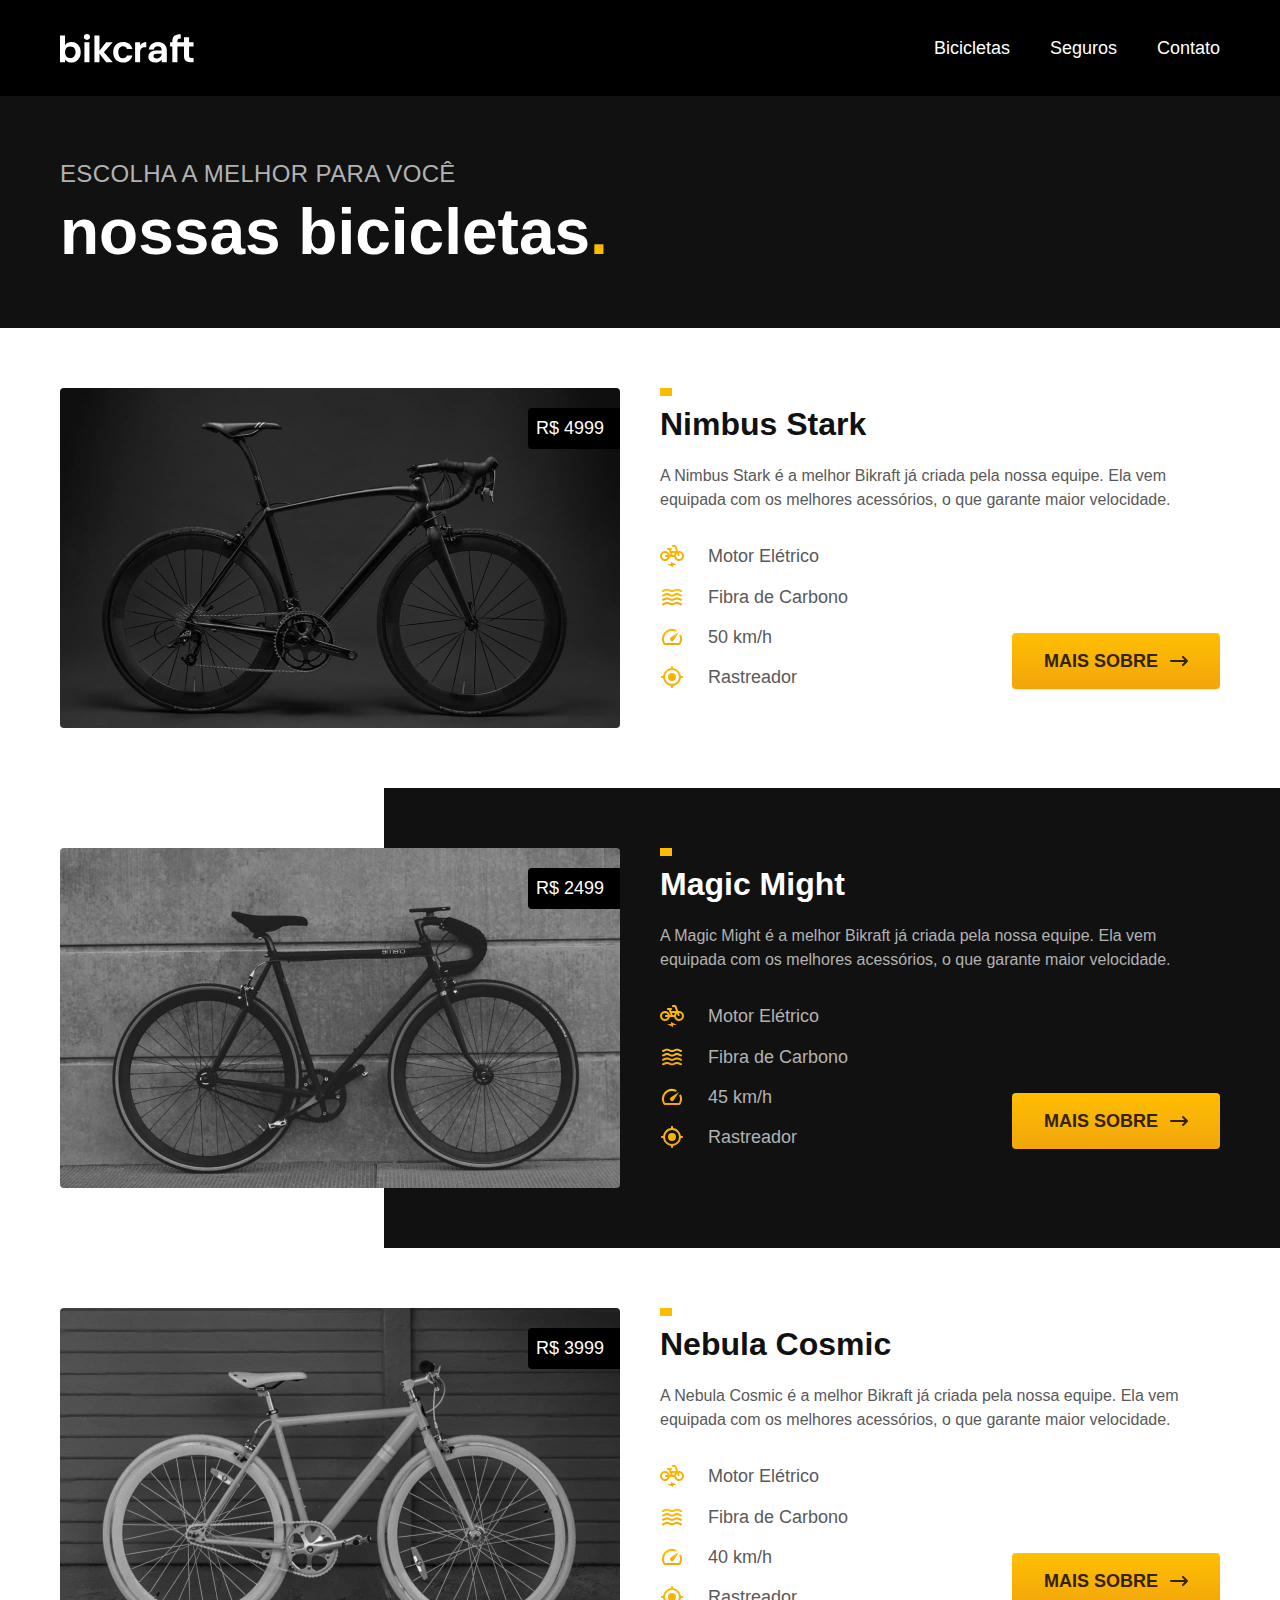
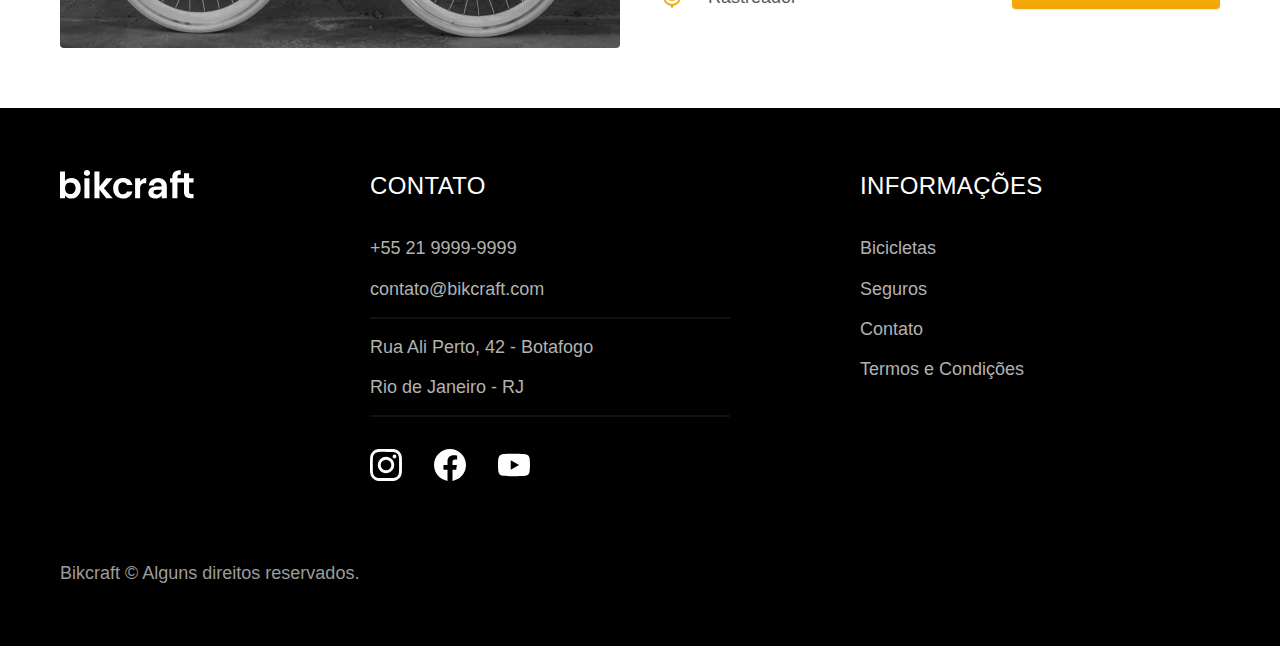
==== bicicletas.html @ aa4defd1 "bicicletas" ====
<!DOCTYPE html>
<html lang="pt-br">

<head>
  <meta charset="UTF-8">
  <meta name="viewport" content="width=device-width, initial-scale=1.0">

  <title>Bicicletas | Bikraft</title>
  <meta name="description" content="Bicicletas">

  <link rel="stylesheet" href="./css/style.css">
</head>

<body id="bicicletas">
  <header class="header-bg">
    <div class="header container">
      <a href="./">
        <img src="./img/bikcraft.svg" alt="Bikcraft">
      </a>

      <nav aria-label="primaria">
        <ul class="header-menu font-1-m cor-0">
          <li><a href="./bicicletas.html">Bicicletas</a></li>
          <li><a href="./seguros.html">Seguros</a></li>
          <li><a href="./contato.html">Contato</a></li>
        </ul>
      </nav>
    </div>
  </header>
 
  <main>
    <div class="titulo-bg">
      <div class="titulo container">
        <p class="font-2-l-b cor-5">Escolha a melhor para você</p>
        <h1 class="font-1-xxl cor-0">nossas bicicletas<span class="cor-p1">.</span></h1>
        </div>
    </div>

    <div class="bicicletas container">
      <div class="bicicletas-imagem"> 
        <img src="./img/bicicletas/nimbus.jpg" alt="Bicicleta preta">
        <span class="font-2-m cor-0">R$ 4999</span>
      </div>
      <div class="bicicletas-conteudo">
        <h2 class="font-1-xl">Nimbus Stark</h2>
        <p class="font-2-s cor-8">A Nimbus Stark é a melhor Bikraft já criada pela nossa equipe. Ela vem equipada com os melhores acessórios, o que garante maior velocidade.</p>
        <ul class="font-1-m cor-8">
          <li>
            <img src="./img/icones/eletrica.svg" alt="">
            Motor Elétrico
          </li>
          <li>
            <img src="./img/icones/carbono.svg  " alt="">
            Fibra de Carbono
          </li>
          <li>
            <img src="./img/icones/velocidade.svg" alt="">
            50 km/h
          </li>
          <li>
            <img src="./img/icones/rastreador.svg" alt="">
            Rastreador
          </li>
        </ul>
        <a class="botao seta" href="./bicicletas/nimbus.html">Mais Sobre</a>
      </div>
    </div>

    <div class="bicicletas-bg">
      <div class="bicicletas container">
        <div class="bicicletas-imagem"> 
          <img src="./img/bicicletas/magic.jpg" alt="Bicicleta preta">
          <span class="font-2-m cor-0">R$ 2499</span>
        </div>
        <div class="bicicletas-conteudo">
          <h2 class="font-1-xl cor-0">Magic Might</h2>
          <p class="font-2-s cor-5">A Magic Might é a melhor Bikraft já criada pela nossa equipe. Ela vem equipada com os melhores acessórios, o que garante maior velocidade.</p>
          <ul class="font-1-m cor-5">
            <li>
              <img src="./img/icones/eletrica.svg" alt="">
              Motor Elétrico
            </li>
            <li>
              <img src="./img/icones/carbono.svg  " alt="">
              Fibra de Carbono
            </li>
            <li>
              <img src="./img/icones/velocidade.svg" alt="">
              45 km/h
            </li>
            <li>
              <img src="./img/icones/rastreador.svg" alt="">
              Rastreador
            </li>
          </ul>
          <a class="botao seta" href="./bicicletas/magic.html">Mais Sobre</a>
        </div>
      </div>
    </div>

    <div class="bicicletas container">
      <div class="bicicletas-imagem"> 
        <img src="./img/bicicletas/nebula.jpg" alt="Bicicleta preta">
        <span class="font-2-m cor-0">R$ 3999</span>
      </div>
      <div class="bicicletas-conteudo">
        <h2 class="font-1-xl">Nebula Cosmic</h2>
        <p class="font-2-s cor-8">A Nebula Cosmic é a melhor Bikraft já criada pela nossa equipe. Ela vem equipada com os melhores acessórios, o que garante maior velocidade.</p>
        <ul class="font-1-m cor-8">
          <li>
            <img src="./img/icones/eletrica.svg" alt="">
            Motor Elétrico
          </li>
          <li>
            <img src="./img/icones/carbono.svg  " alt="">
            Fibra de Carbono
          </li>
          <li>
            <img src="./img/icones/velocidade.svg" alt="">
            40 km/h
          </li>
          <li>
            <img src="./img/icones/rastreador.svg" alt="">
            Rastreador
          </li>
        </ul>
        <a class="botao seta" href="./bicicletas/nebula.html">Mais Sobre</a>
      </div>
    </div>


  </main>
 

  <footer class="footer-bg">
   <div class="footer container">
     <img src="./img/bikcraft.svg" alt="Bikcraft">
     <div class="footer-contato">
       <h3 class="font-2-l-b cor-0">Contato</h3>
       <ul class="font-2-m cor-5">
         <li><a href="tel:+552199999999">+55 21 9999-9999</a></li>
         <li><a href="mailto:contato@bikcraft.com">contato@bikcraft.com</a></li>
         <li>Rua Ali Perto, 42 - Botafogo</li>
         <li>Rio de Janeiro - RJ</li>
       </ul>
       <div class="footer-redes">
         <a href="./">
           <img src="./img/redes/instagram.svg" alt="Instagram">
         </a>
         <a href="./">
           <img src="./img/redes/facebook.svg" alt="Facebook">
         </a>
         <a href="./">
           <img src="./img/redes/youtube.svg" alt="Youtube">
         </a>
       </div>
     </div>
     <div class="footer-informacoes">
       <h3 class="font-2-l-b cor-0">Informações</h3>
       <nav>
         <ul class="font-1-m cor-5">
           <li><a href="./bicicletas.html">Bicicletas</a></li>
           <li><a href="./seguros.html">Seguros</a></li>
           <li><a href="./contato.html">Contato</a></li>
           <li><a href="./termos.html">Termos e Condições</a></li>
         </ul>
       </nav>
     </div>
     <p class="footer-copy font-2-m cor-6">Bikcraft © Alguns direitos reservados.</p>
   </div>
 </footer>
</body>

</html>
---- css/style.css ----
@import "./global/global.css";
@import "./utilidades/tipografia.css";
@import "./utilidades/cores.css";

/*global*/
@import "./global/header.css";
@import "./global/footer.css";

/*utilidades*/
@import "./utilidades/componentes.css";

/*home*/
@import "./home/introducao.css";
@import "./home/tecnologia.css";
@import "./home/parceiros.css";
@import "./home/depoimento.css";


/*bicicletas*/
@import "./bicicletas/bicicletas-lista.css";
@import "./bicicletas/bicicletas.css";

/*seguros*/
@import "./seguros/seguros.css";

/*termos*/
@import "./termos/termos.css";
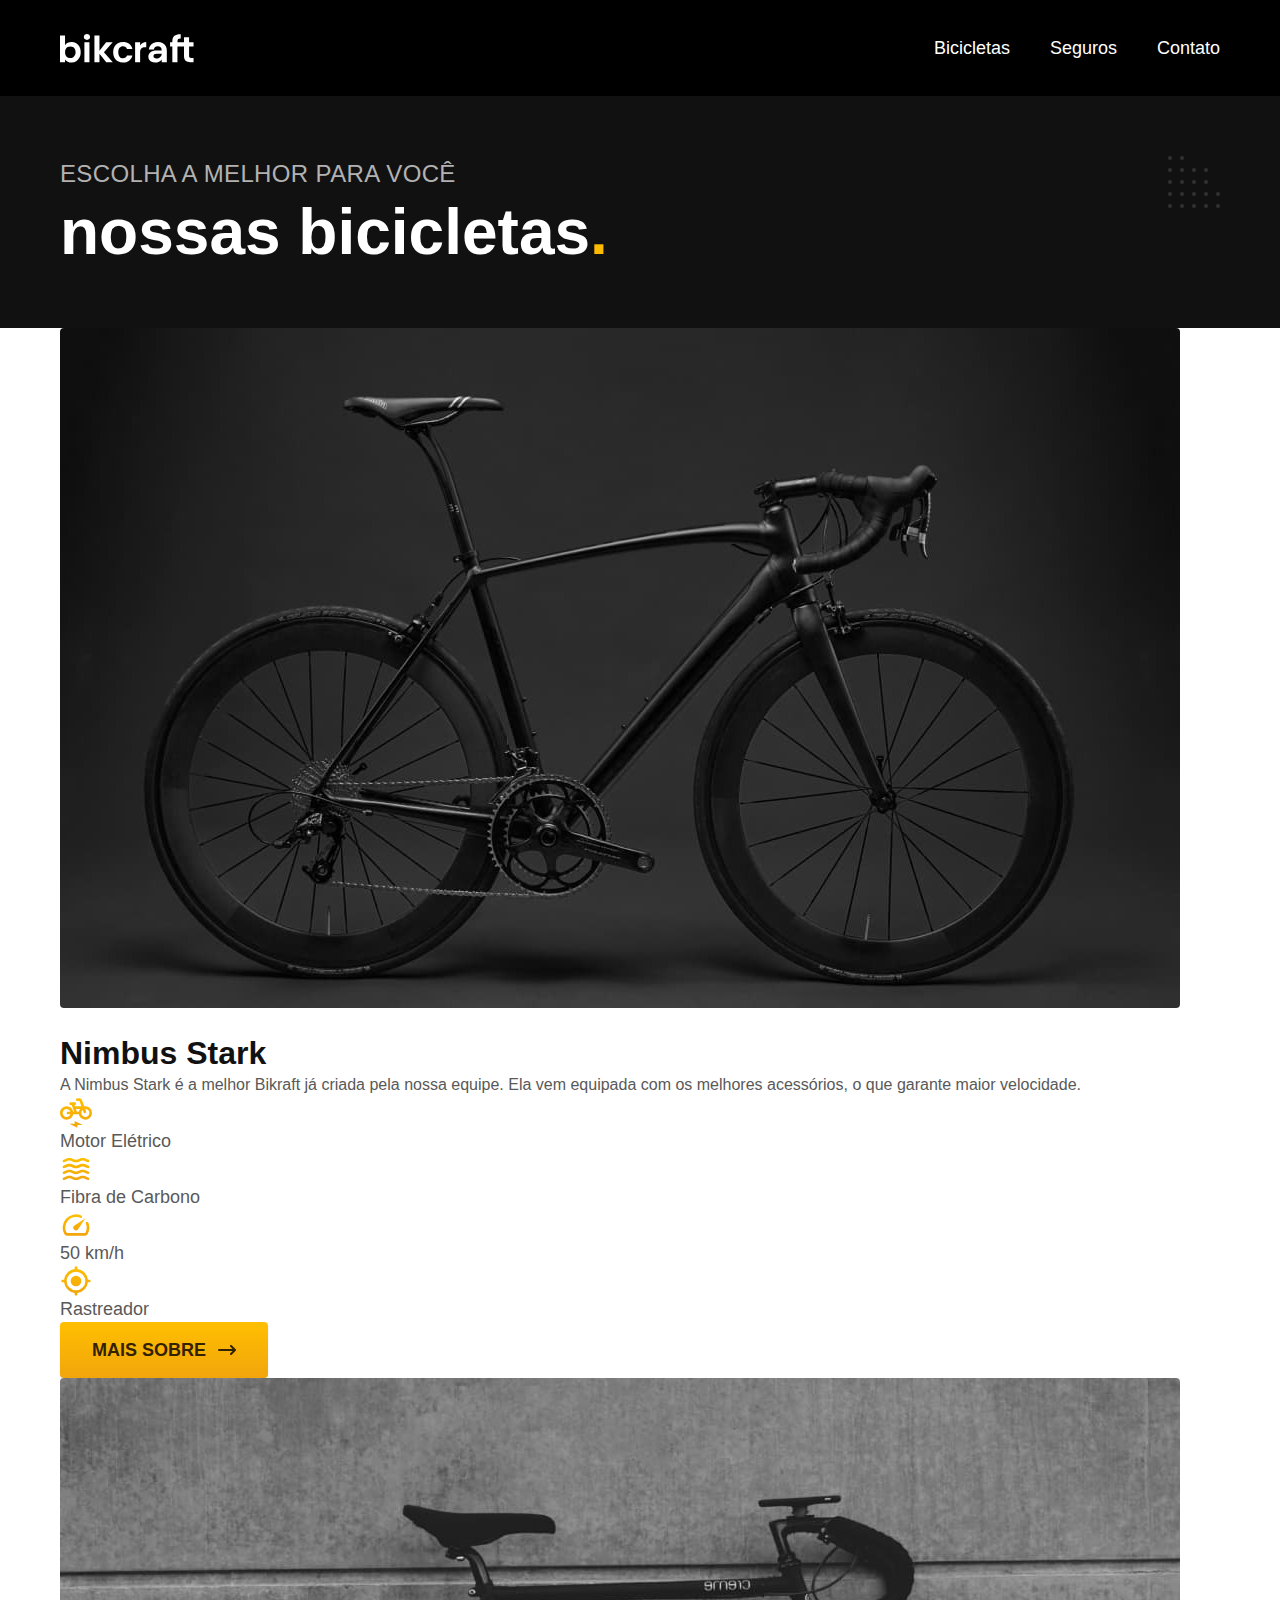
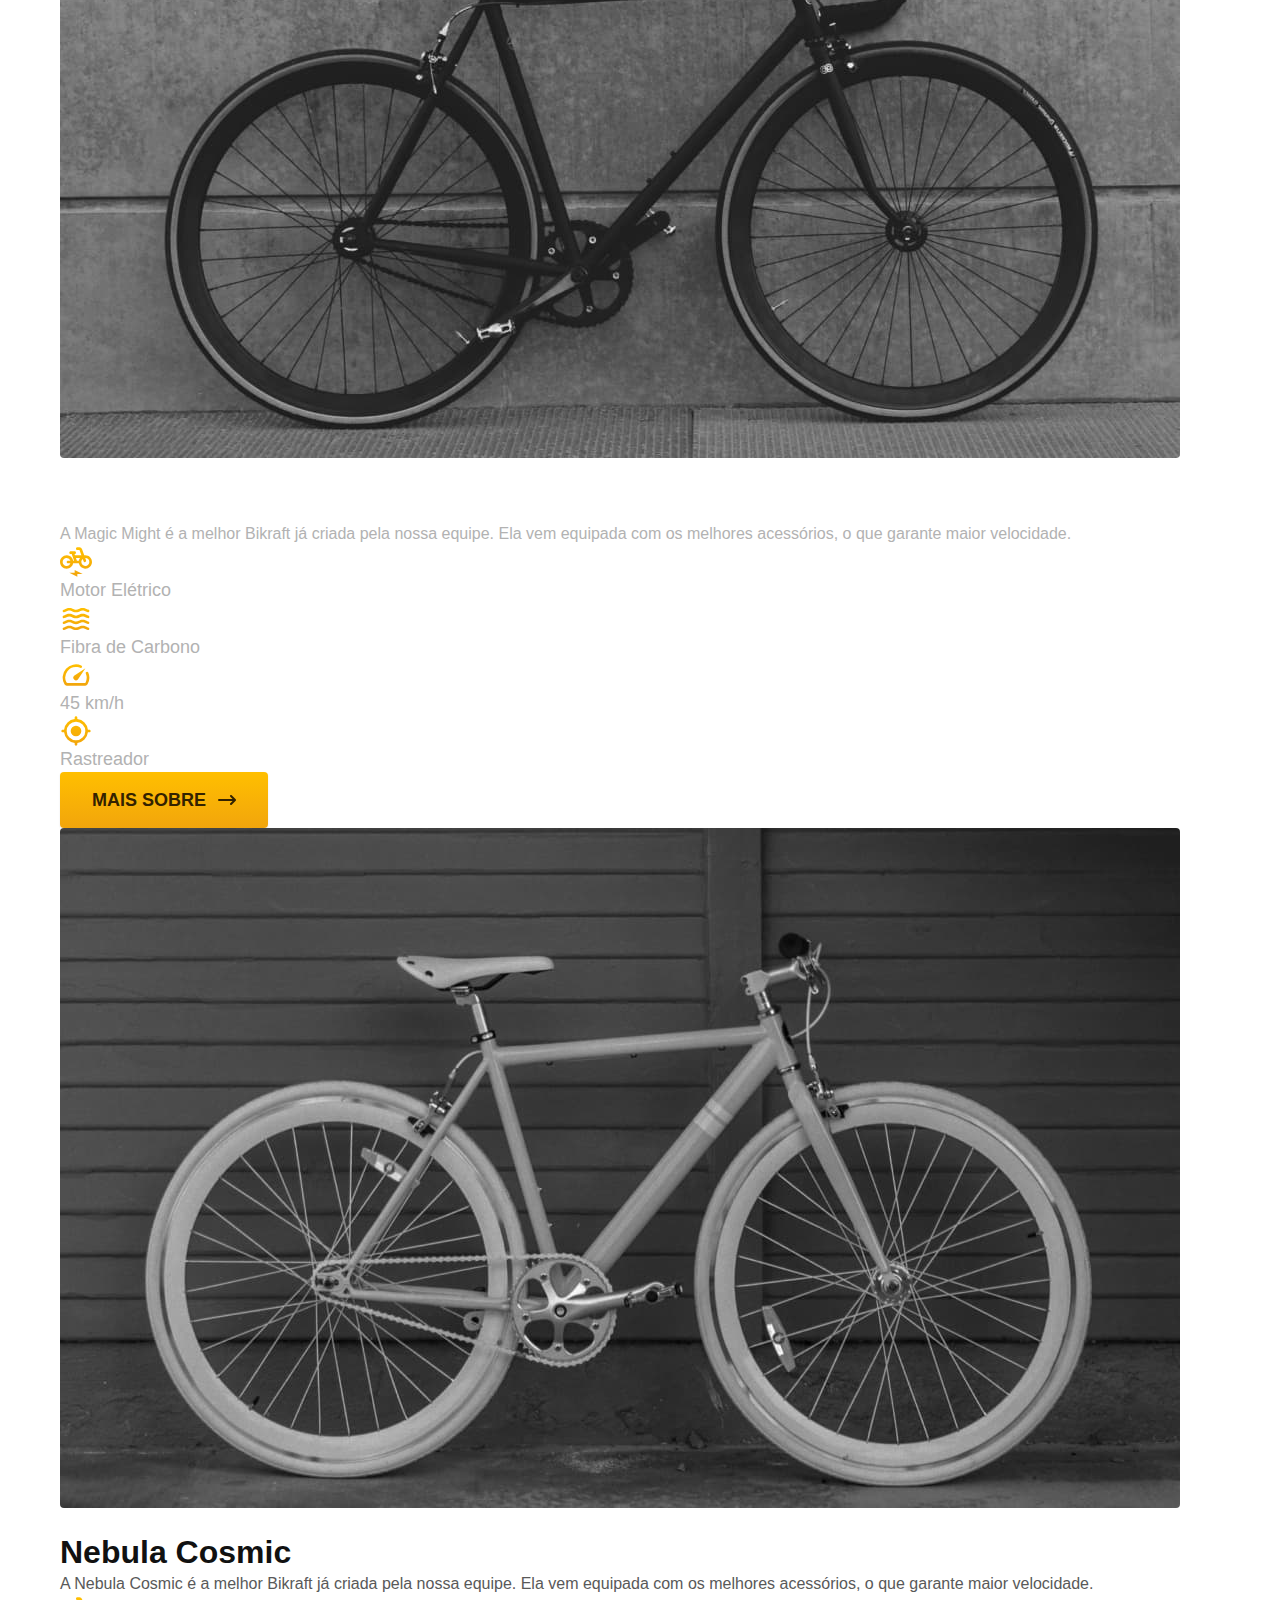
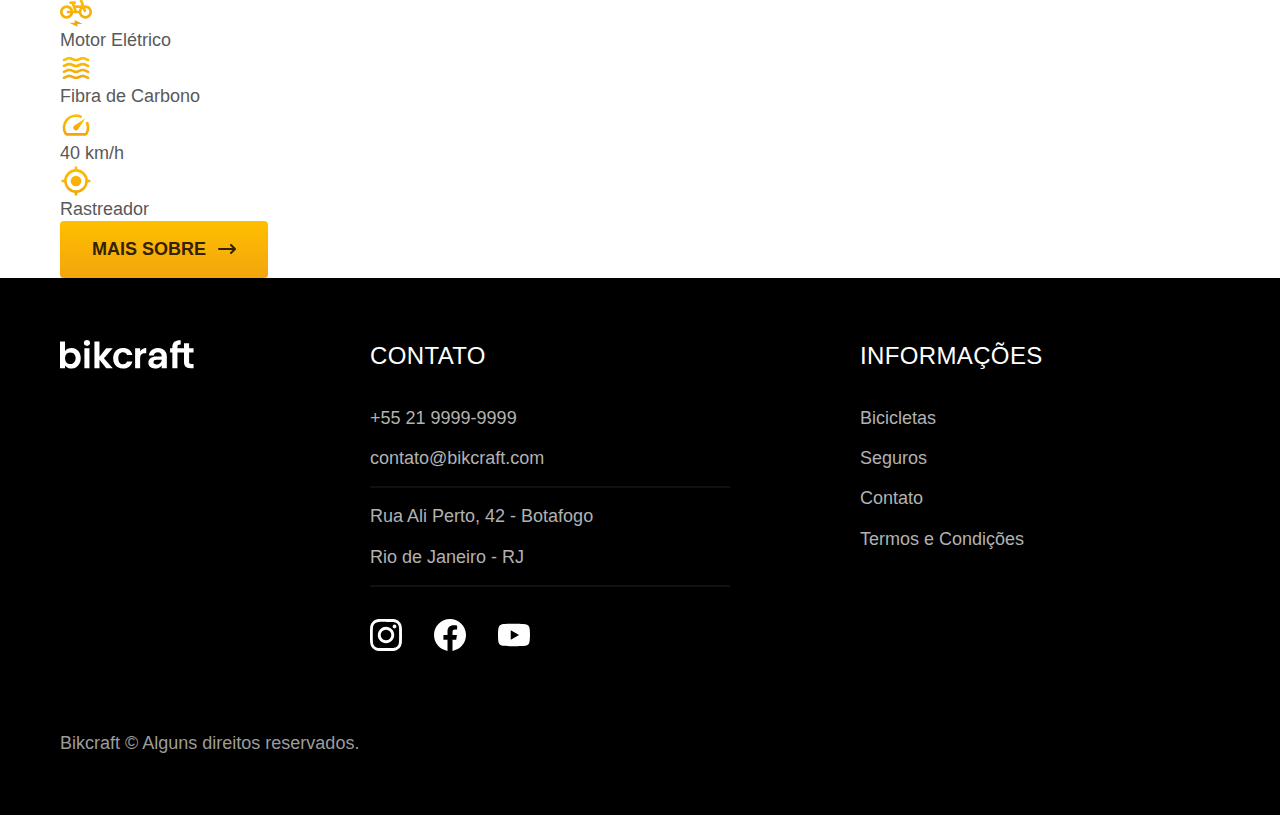
==== commit 31fd8766: "orcamento" ====
--- a/bicicletas.html
+++ b/bicicletas.html
@@ -7,6 +7,8 @@
 
   <title>Bicicletas | Bikraft</title>
   <meta name="description" content="Bicicletas">
+
+  <link rel="preload" href="./css/style.css" as="style">
 
   <link rel="stylesheet" href="./css/style.css">
 </head>
--- a/css/style.css
+++ b/css/style.css
@@ -8,6 +8,7 @@
 
 /*utilidades*/
 @import "./utilidades/componentes.css";
+@import "./utilidades/formulario.css";
 
 /*home*/
 @import "./home/introducao.css";
@@ -18,10 +19,26 @@
 
 /*bicicletas*/
 @import "./bicicletas/bicicletas-lista.css";
-@import "./bicicletas/bicicletas.css";
+@import "./bicicleta/bicicleta.css";
+
+/*bicicleta*/
+@import "./bicicleta/bicicleta.css";
+@import "./bicicleta/seguro.css";
 
 /*seguros*/
 @import "./seguros/seguros.css";
+@import "./seguros/vantagens.css";
+@import "./seguros/perguntas.css";
+
+/*contato*/
+@import "./contato/contato.css";
+@import "./contato/lojas.css";
 
 /*termos*/
-@import "./termos/termos.css";+@import "./termos/termos.css";
+
+/*orcamento*/
+@import "./orcamento/orcamento.css";
+
+/*orcamento*/
+@import "./orcamento/orcamento.css";--- a/css/style.css
+++ b/css/style.css
@@ -8,6 +8,7 @@
 
 /*utilidades*/
 @import "./utilidades/componentes.css";
+@import "./utilidades/formulario.css";
 
 /*home*/
 @import "./home/introducao.css";
@@ -18,10 +19,26 @@
 
 /*bicicletas*/
 @import "./bicicletas/bicicletas-lista.css";
-@import "./bicicletas/bicicletas.css";
+@import "./bicicleta/bicicleta.css";
+
+/*bicicleta*/
+@import "./bicicleta/bicicleta.css";
+@import "./bicicleta/seguro.css";
 
 /*seguros*/
 @import "./seguros/seguros.css";
+@import "./seguros/vantagens.css";
+@import "./seguros/perguntas.css";
+
+/*contato*/
+@import "./contato/contato.css";
+@import "./contato/lojas.css";
 
 /*termos*/
-@import "./termos/termos.css";+@import "./termos/termos.css";
+
+/*orcamento*/
+@import "./orcamento/orcamento.css";
+
+/*orcamento*/
+@import "./orcamento/orcamento.css";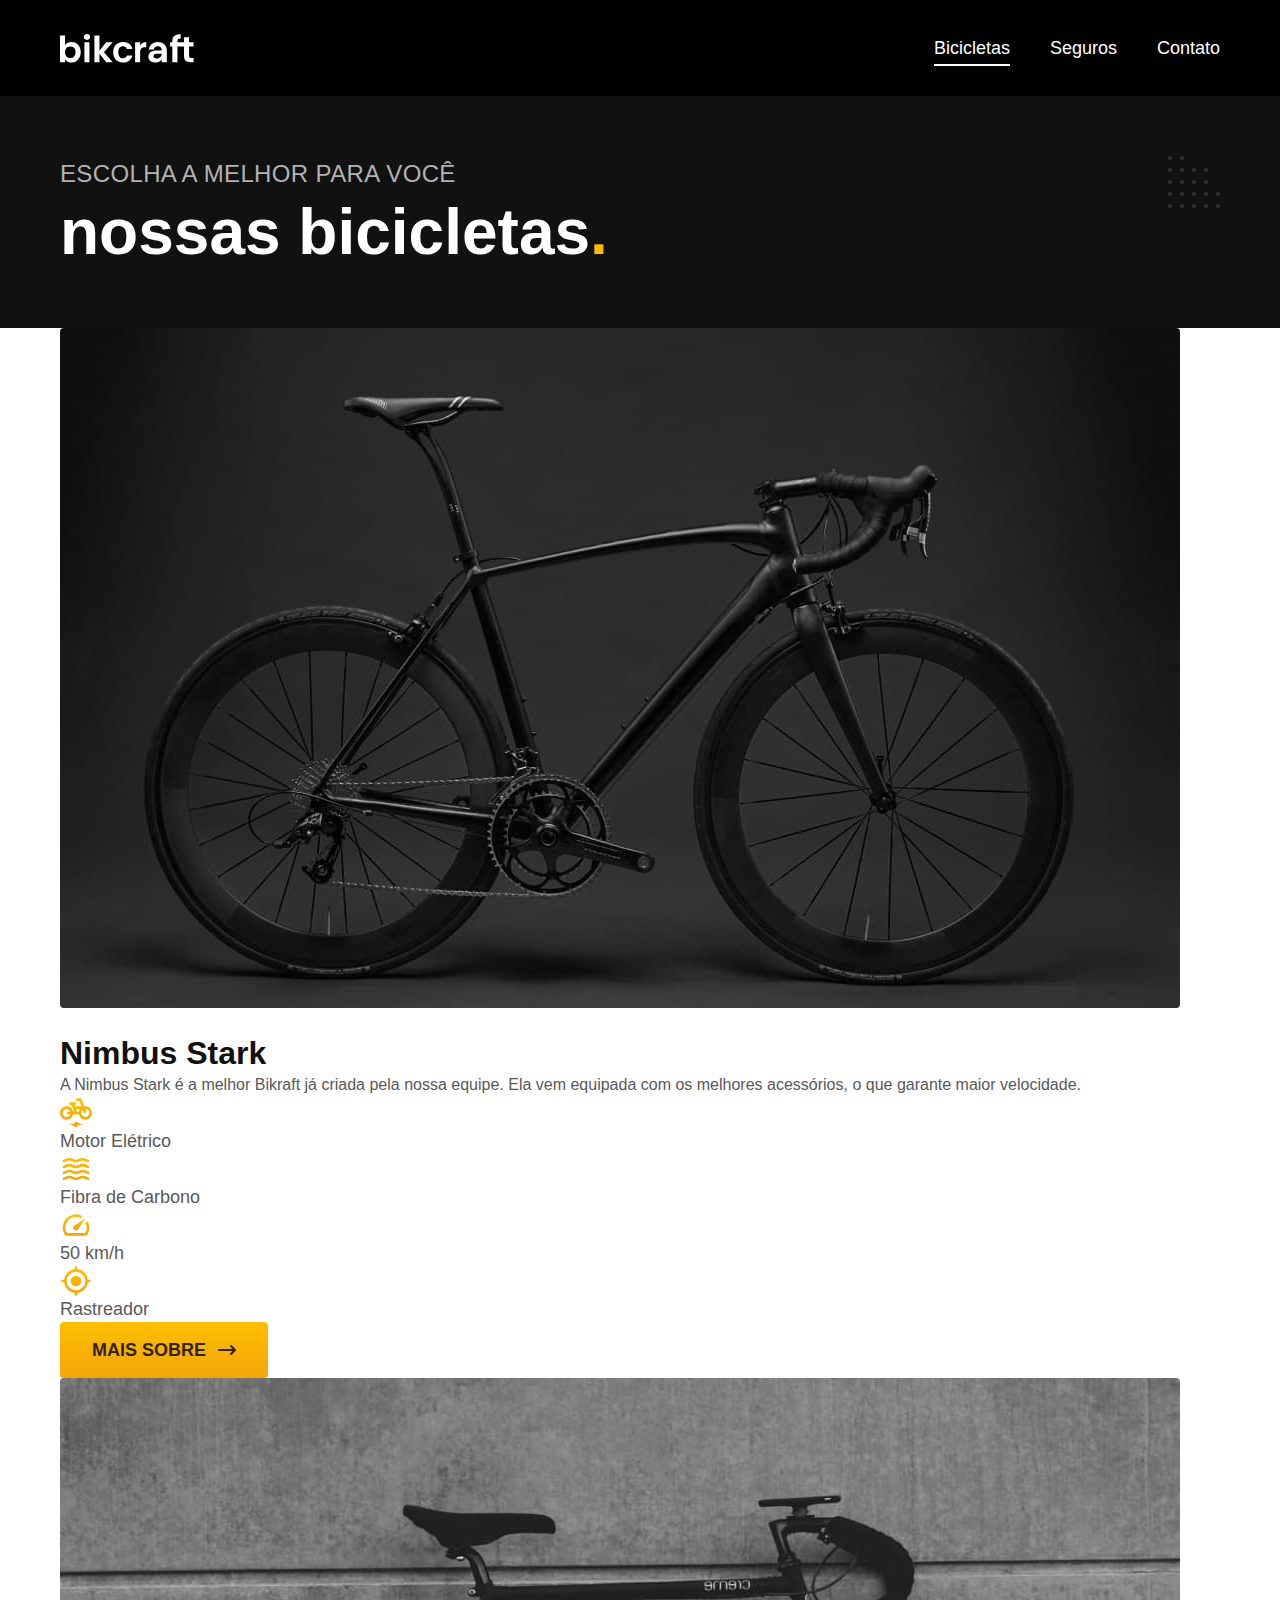
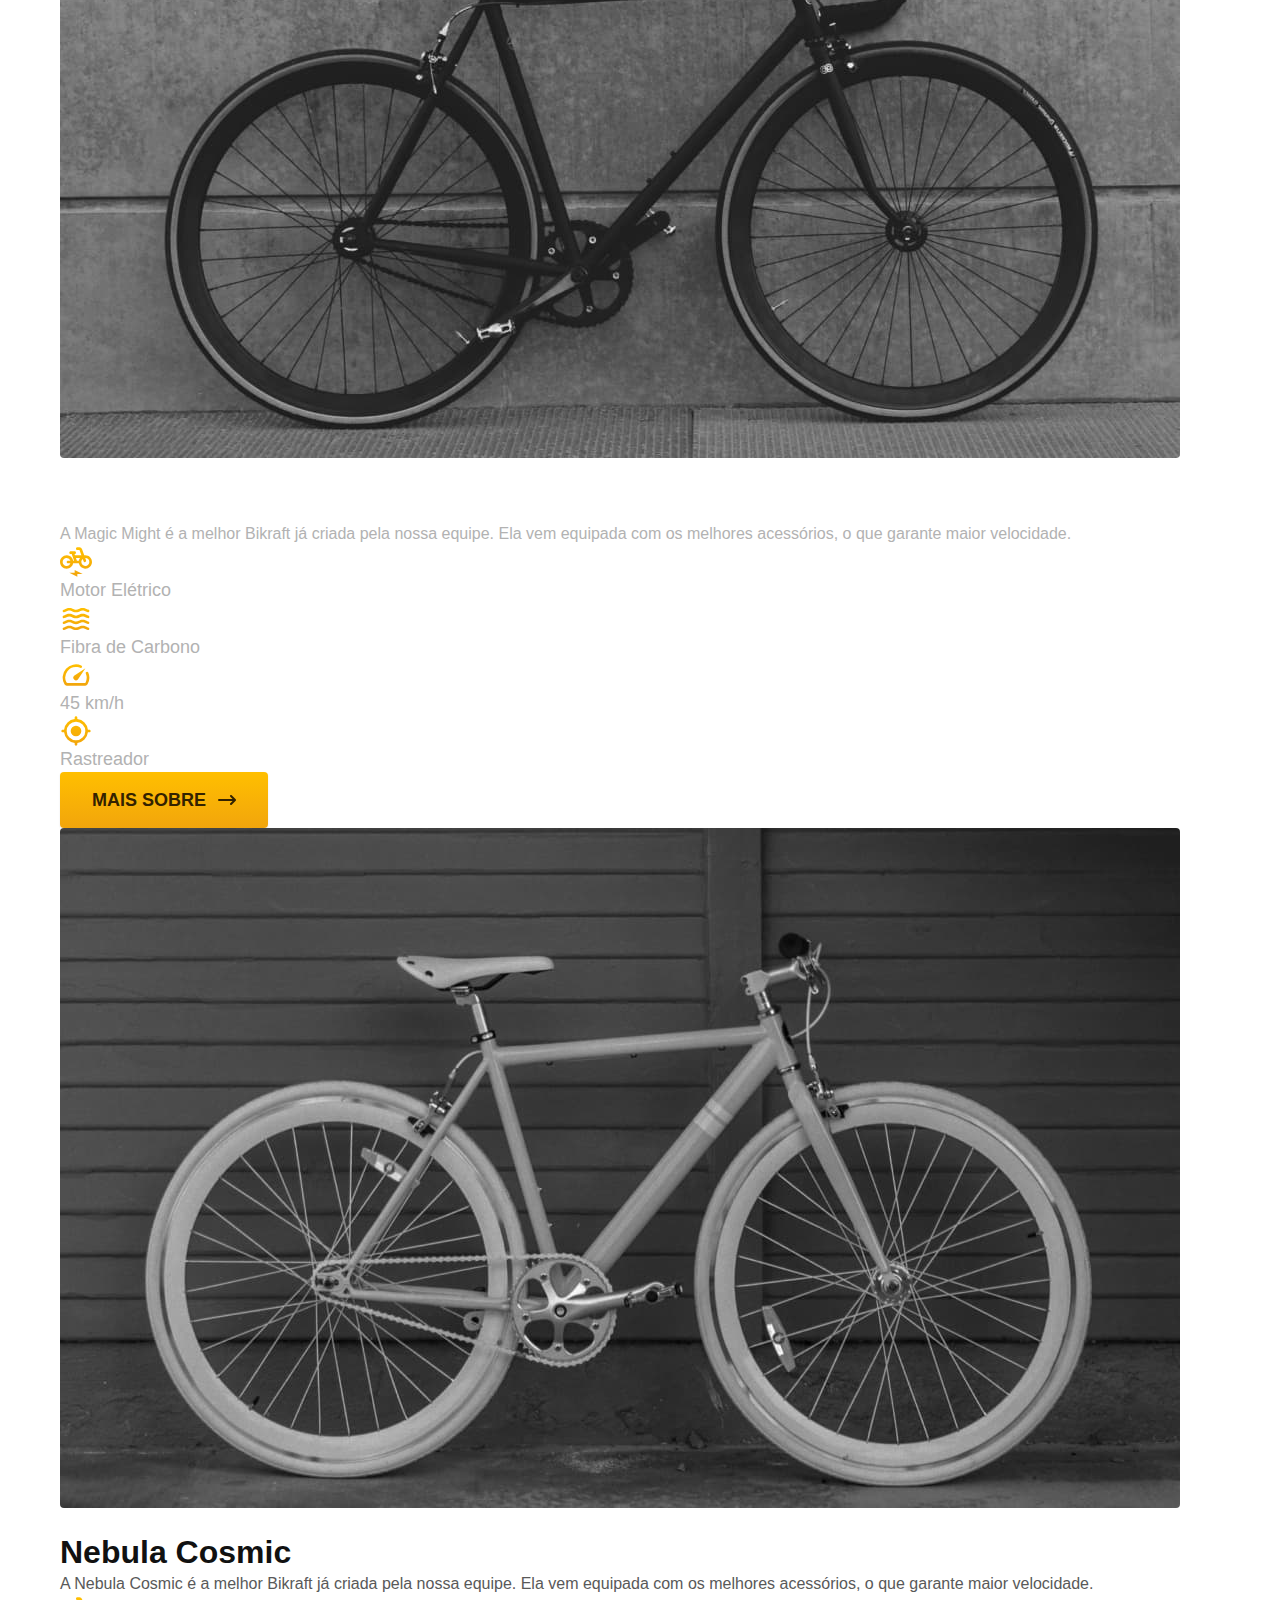
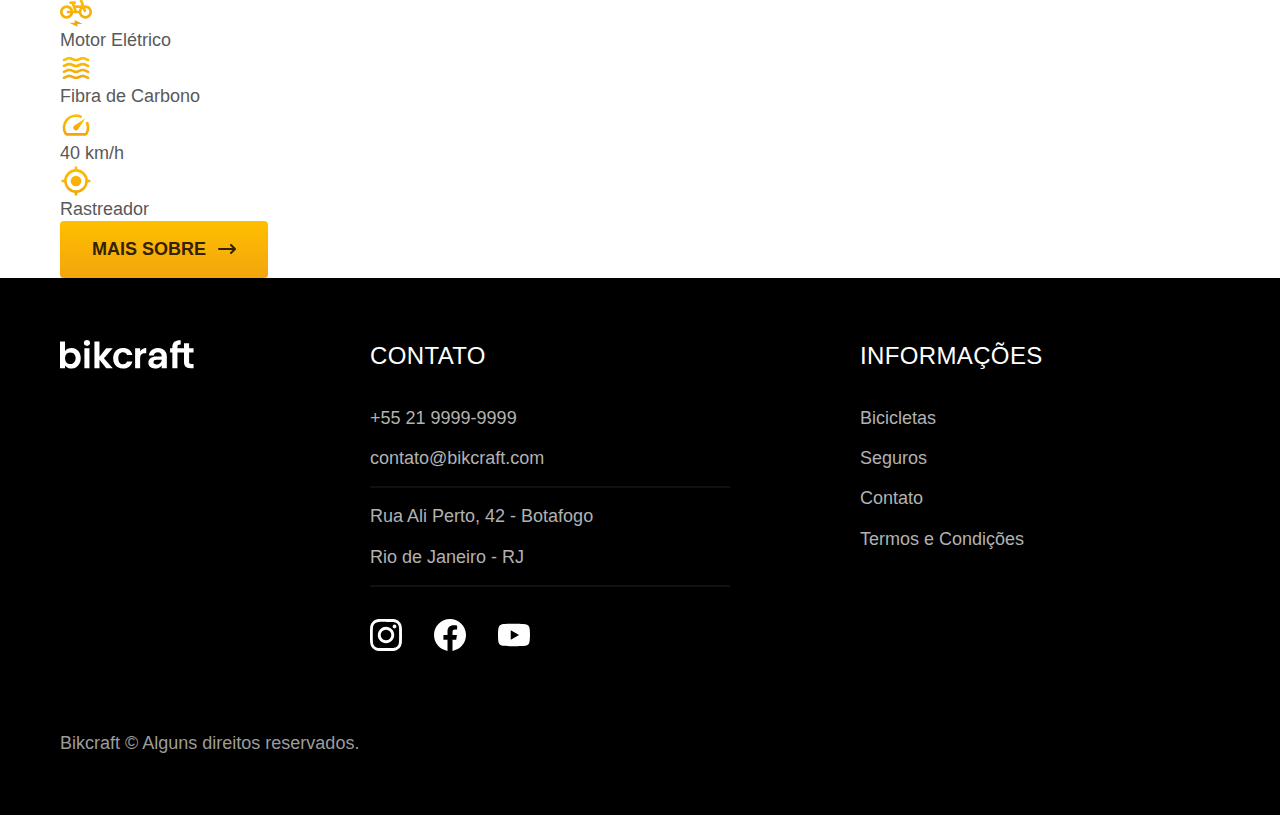
==== commit 3a011e2c: "menu-ativo" ====
--- a/bicicletas.html
+++ b/bicicletas.html
@@ -171,6 +171,8 @@
      <p class="footer-copy font-2-m cor-6">Bikcraft © Alguns direitos reservados.</p>
    </div>
  </footer>
+
+ <script src="./js/script.js"></script>
 </body>
 
 </html>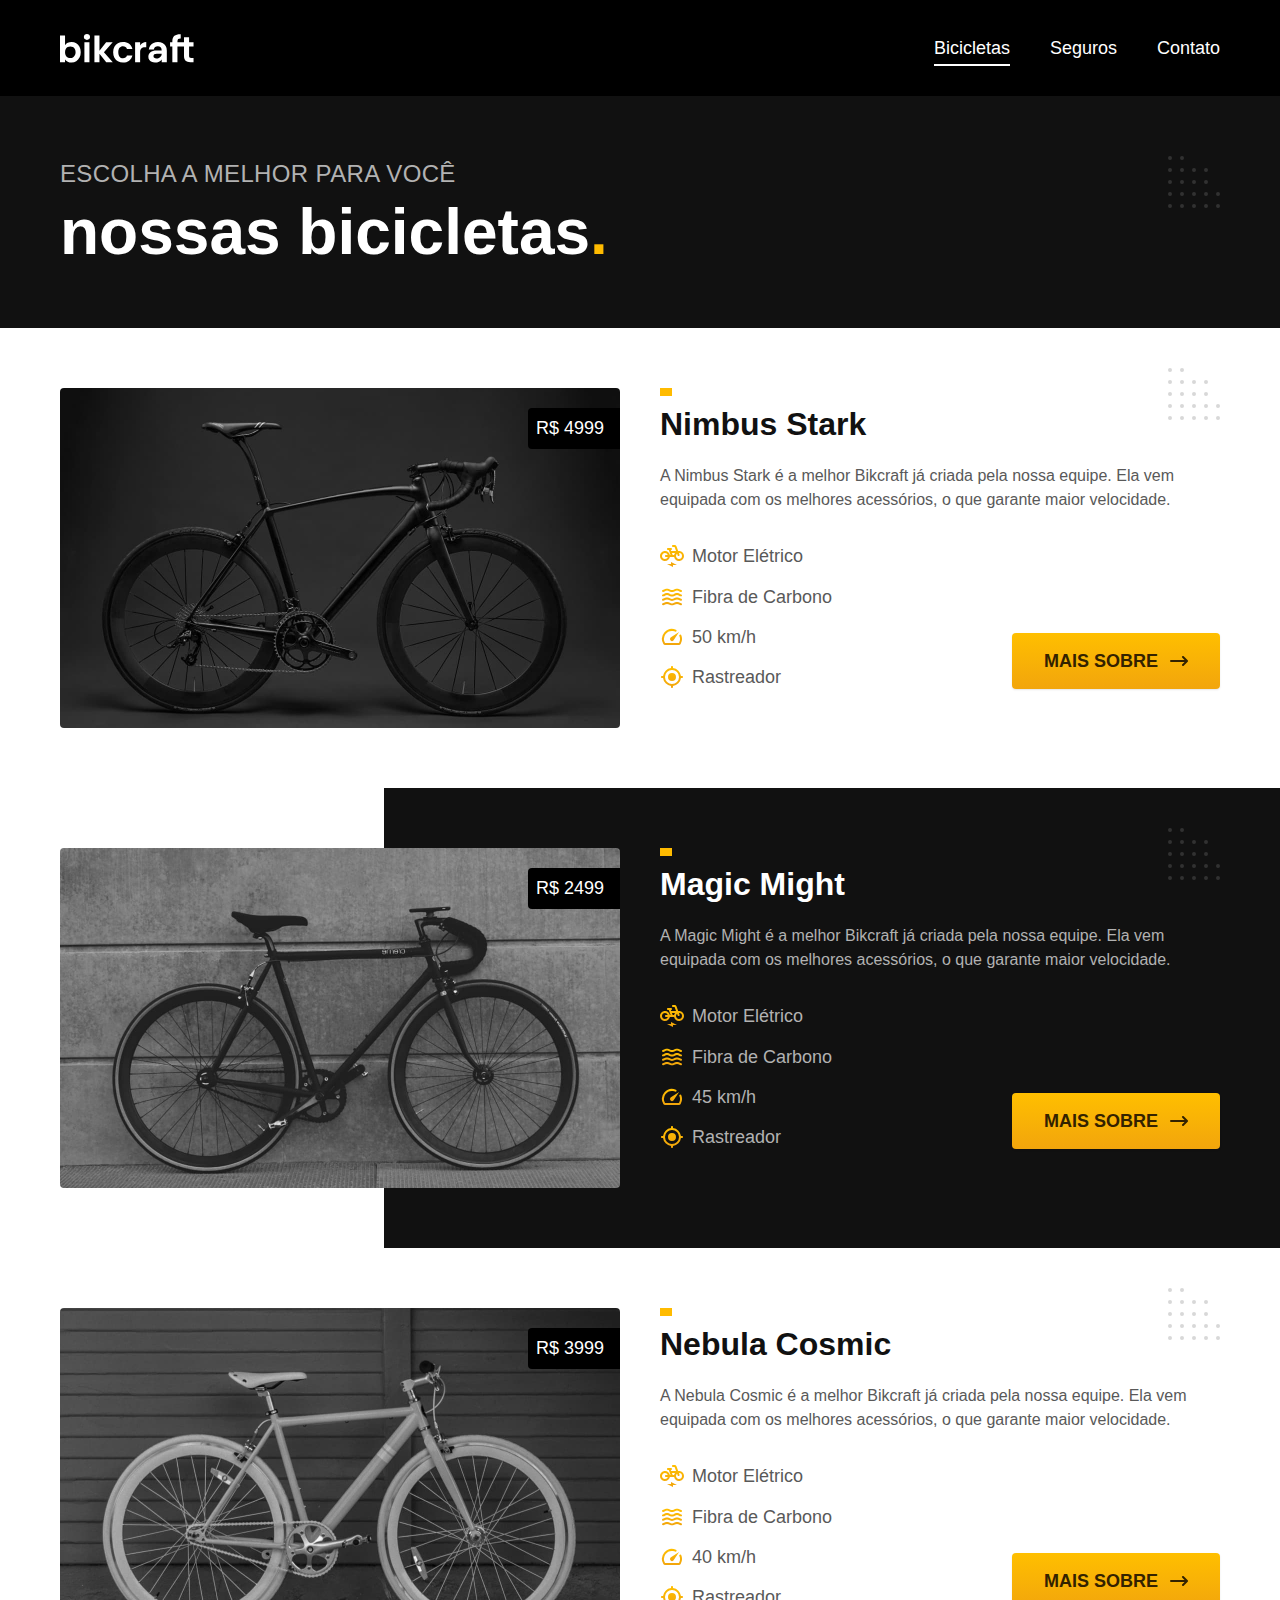
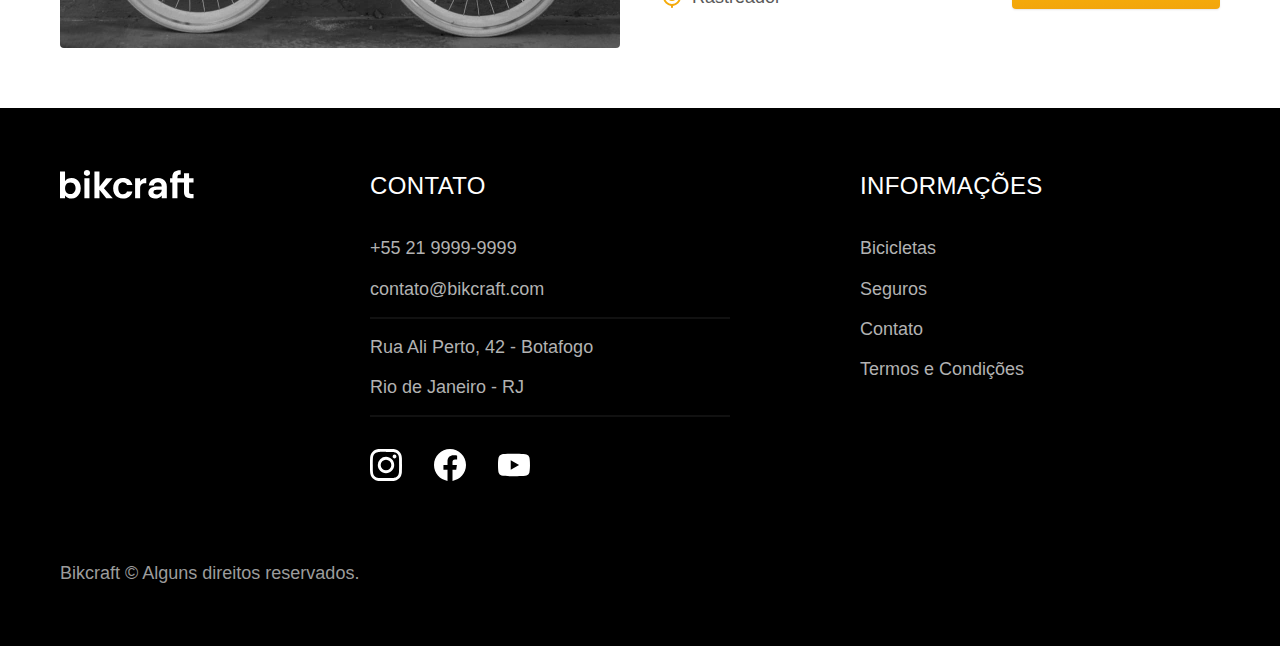
==== commit 13b59458: "correcao_css" ====
--- a/bicicletas.html
+++ b/bicicletas.html
@@ -45,7 +45,7 @@
       </div>
       <div class="bicicletas-conteudo">
         <h2 class="font-1-xl">Nimbus Stark</h2>
-        <p class="font-2-s cor-8">A Nimbus Stark é a melhor Bikraft já criada pela nossa equipe. Ela vem equipada com os melhores acessórios, o que garante maior velocidade.</p>
+        <p class="font-2-s cor-8">A Nimbus Stark é a melhor Bikcraft já criada pela nossa equipe. Ela vem equipada com os melhores acessórios, o que garante maior velocidade.</p>
         <ul class="font-1-m cor-8">
           <li>
             <img src="./img/icones/eletrica.svg" alt="">
@@ -76,7 +76,7 @@
         </div>
         <div class="bicicletas-conteudo">
           <h2 class="font-1-xl cor-0">Magic Might</h2>
-          <p class="font-2-s cor-5">A Magic Might é a melhor Bikraft já criada pela nossa equipe. Ela vem equipada com os melhores acessórios, o que garante maior velocidade.</p>
+          <p class="font-2-s cor-5">A Magic Might é a melhor Bikcraft já criada pela nossa equipe. Ela vem equipada com os melhores acessórios, o que garante maior velocidade.</p>
           <ul class="font-1-m cor-5">
             <li>
               <img src="./img/icones/eletrica.svg" alt="">
@@ -107,7 +107,7 @@
       </div>
       <div class="bicicletas-conteudo">
         <h2 class="font-1-xl">Nebula Cosmic</h2>
-        <p class="font-2-s cor-8">A Nebula Cosmic é a melhor Bikraft já criada pela nossa equipe. Ela vem equipada com os melhores acessórios, o que garante maior velocidade.</p>
+        <p class="font-2-s cor-8">A Nebula Cosmic é a melhor Bikcraft já criada pela nossa equipe. Ela vem equipada com os melhores acessórios, o que garante maior velocidade.</p>
         <ul class="font-1-m cor-8">
           <li>
             <img src="./img/icones/eletrica.svg" alt="">
--- a/css/style.css
+++ b/css/style.css
@@ -19,7 +19,7 @@
 
 /*bicicletas*/
 @import "./bicicletas/bicicletas-lista.css";
-@import "./bicicleta/bicicleta.css";
+@import "./bicicletas/bicicletas.css";
 
 /*bicicleta*/
 @import "./bicicleta/bicicleta.css";
--- a/css/style.css
+++ b/css/style.css
@@ -19,7 +19,7 @@
 
 /*bicicletas*/
 @import "./bicicletas/bicicletas-lista.css";
-@import "./bicicleta/bicicleta.css";
+@import "./bicicletas/bicicletas.css";
 
 /*bicicleta*/
 @import "./bicicleta/bicicleta.css";
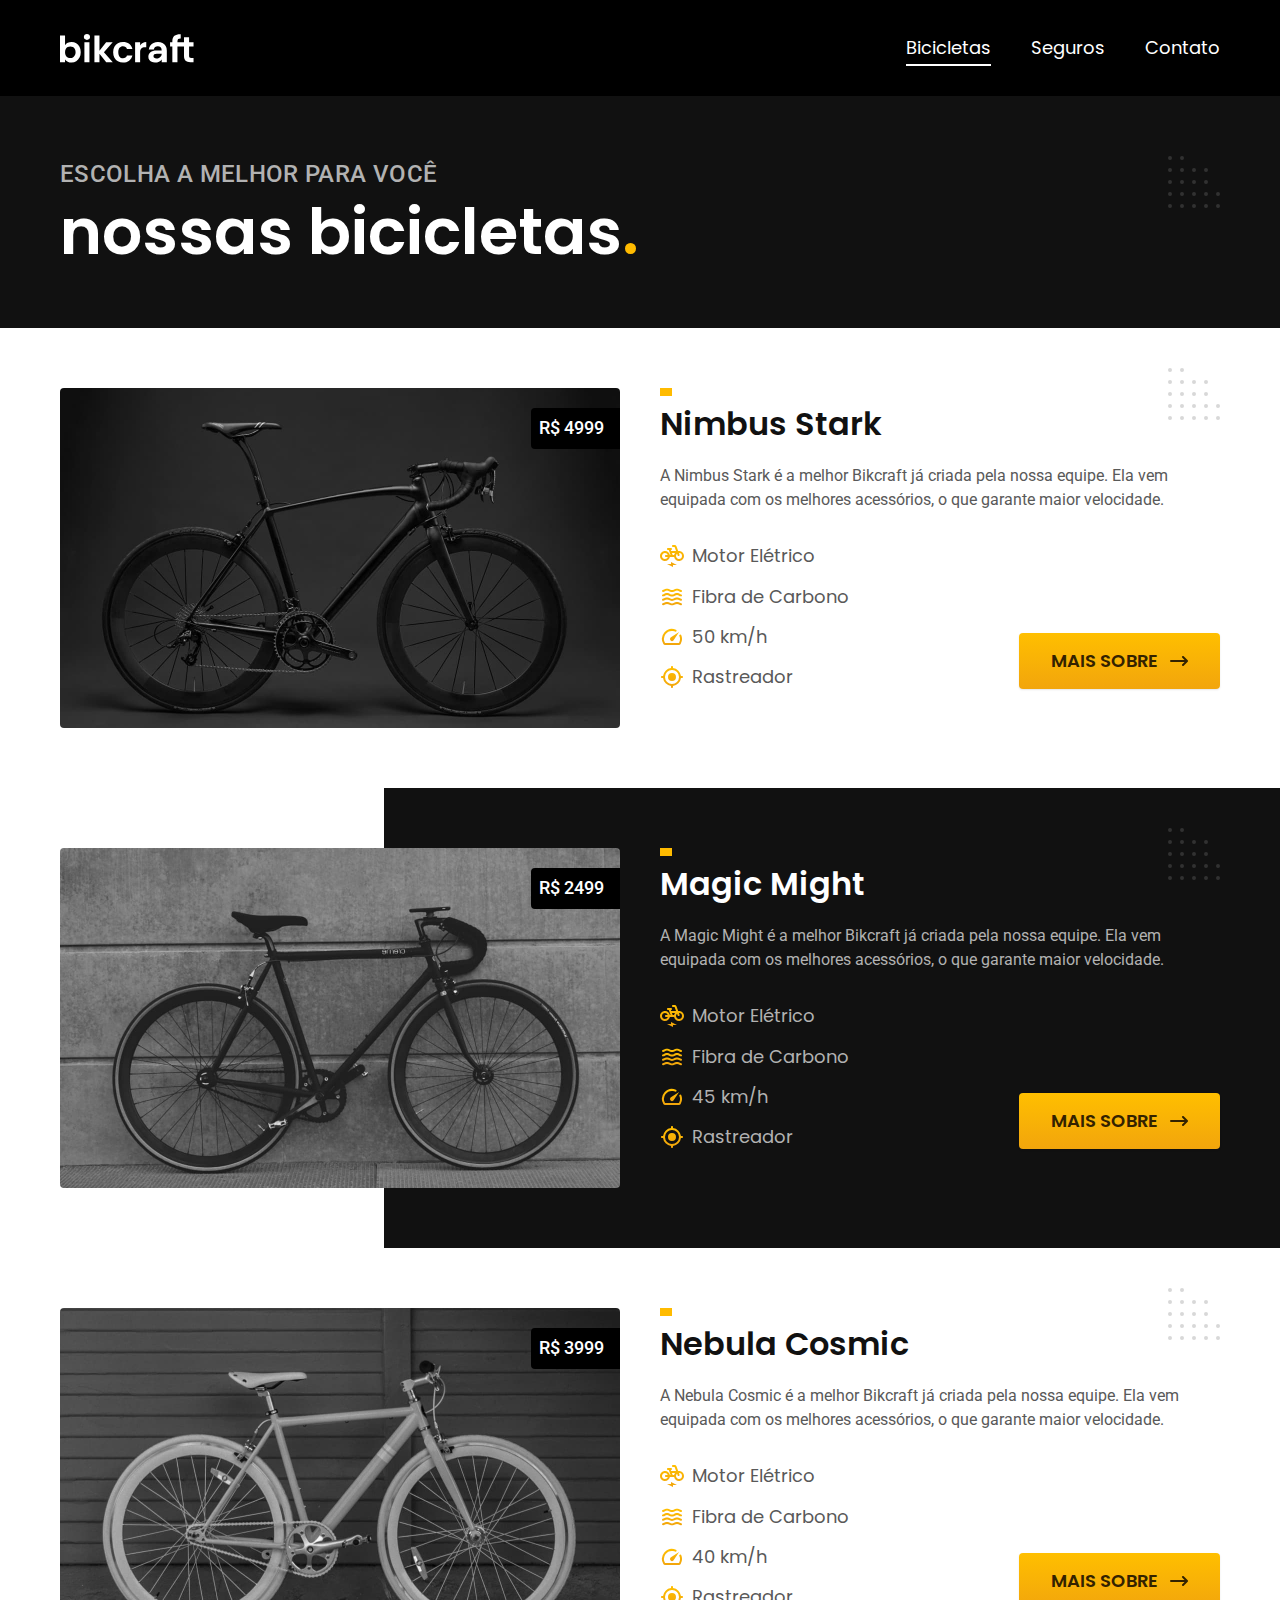
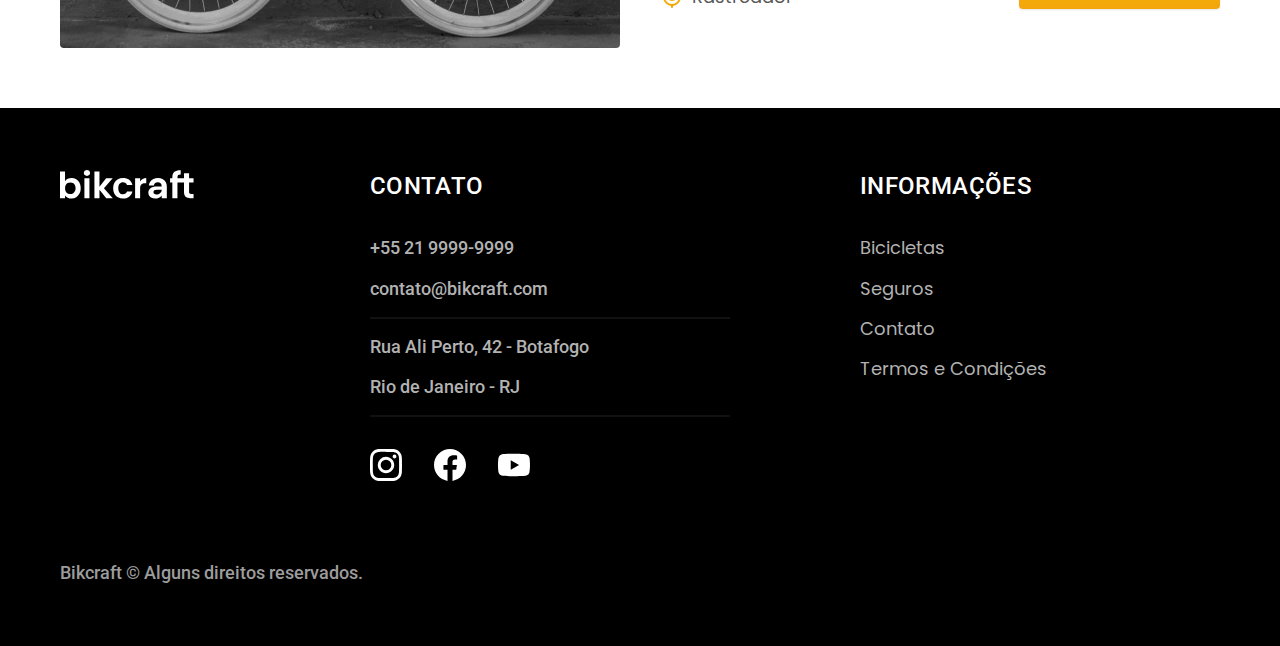
==== commit d2593fef: "enviar form" ====
--- a/bicicletas.html
+++ b/bicicletas.html
@@ -8,9 +8,16 @@
   <title>Bicicletas | Bikraft</title>
   <meta name="description" content="Bicicletas">
 
+  <link rel="icon" href="./favicon.svg" type="image/svg+xml">
   <link rel="preload" href="./css/style.css" as="style">
+  <link rel="stylesheet" href="./css/style.css">
 
-  <link rel="stylesheet" href="./css/style.css">
+  <script>document.documentElement.classList.add('js');</script>
+
+  <link rel="preconnect" href="https://fonts.googleapis.com">
+  <link rel="preconnect" href="https://fonts.gstatic.com" crossorigin>
+  <link href="https://fonts.googleapis.com/css2?family=Merriweather:ital,wght@1,900&family=Poppins:wght@400;600&family=Roboto:wght@400;500&display=swap" rel="stylesheet">
+  
 </head>
 
 <body id="bicicletas">
--- a/css/style.css
+++ b/css/style.css
@@ -1,6 +1,7 @@
 @import "./global/global.css";
 @import "./utilidades/tipografia.css";
 @import "./utilidades/cores.css";
+@import "./utilidades/animacao.css";
 
 /*global*/
 @import "./global/header.css";
--- a/css/style.css
+++ b/css/style.css
@@ -1,6 +1,7 @@
 @import "./global/global.css";
 @import "./utilidades/tipografia.css";
 @import "./utilidades/cores.css";
+@import "./utilidades/animacao.css";
 
 /*global*/
 @import "./global/header.css";
